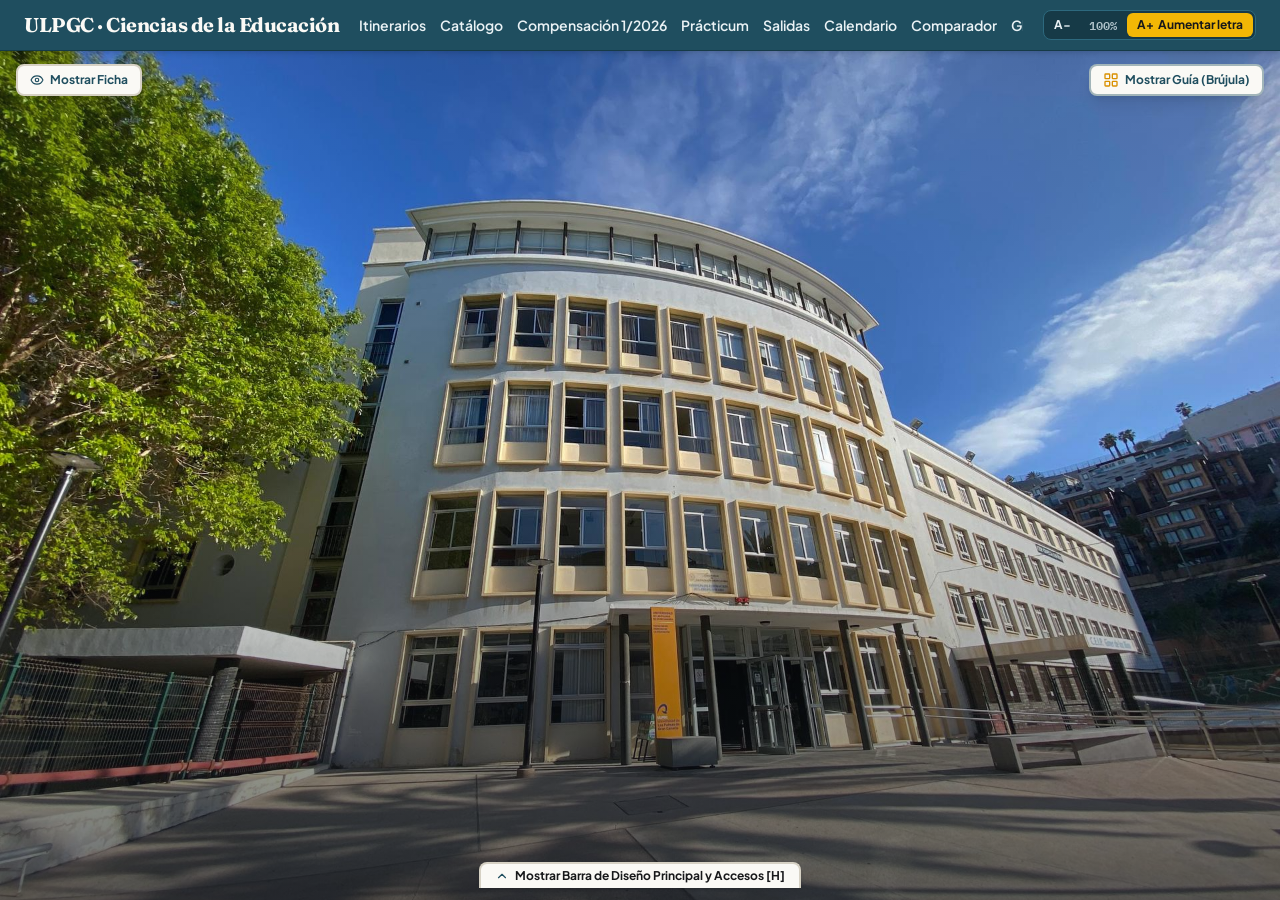
==== index.html @ cf96d8ca "Add files via upload" ====
<!doctype html>
<html lang="es">
  <head>
    <meta charset="UTF-8" />
    <meta name="viewport" content="width=device-width, initial-scale=1.0" />
    <title>Portal de Memorias de Verificación y Normativa ULPGC</title>
    <meta name="description" content="Aplicativo visual interactivo y cuaderno académico para explorar las Memorias de Verificación de Grados y Másteres en Educación de la ULPGC, el simulador del Reglamento 1/2026 de Evaluación Compensatoria, el desglose de Prácticum, el reconocimiento desde CFGS y el RD 1834/2008." />
    <meta property="og:title" content="Portal de Memorias de Verificación y Normativa ULPGC" />
    <meta property="og:description" content="Aplicativo visual interactivo y cuaderno académico para explorar las Memorias de Verificación de Grados y Másteres en Educación de la ULPGC, el simulador del Reglamento 1/2026 de Evaluación Compensatoria, el desglose de Prácticum, el reconocimiento desde CFGS y el RD 1834/2008." />
    <meta property="og:type" content="website" />
    <meta property="og:image" content="./assets/facultad_educacion_ulpgc_edificio-Dkpj9N8w.jpg" />
    <meta name="twitter:card" content="summary_large_image" />
    <meta name="theme-color" content="#1f4e5f" />
    <link rel="icon" type="image/svg+xml" href="./favicon.svg" />
    <link rel="preconnect" href="https://fonts.googleapis.com">
    <link rel="preconnect" href="https://fonts.gstatic.com" crossorigin>
    <link href="https://fonts.googleapis.com/css2?family=Fraunces:ital,opsz,wght@0,9..144,500;0,9..144,600;0,9..144,700;1,9..144,400&family=IBM+Plex+Mono:wght@400;500;600&family=Plus+Jakarta+Sans:wght@400;500;600;700&family=Source+Serif+4:ital,opsz,wght@0,8..60,400;0,8..60,500;0,8..60,600;0,8..60,700;1,8..60,400&display=swap" rel="stylesheet">
    <script type="module" crossorigin src="./assets/index-oJXJKPWv.js"></script>
    <link rel="modulepreload" crossorigin href="./assets/jsx-dev-runtime-BH32GfJC.js">
    <link rel="modulepreload" crossorigin href="./assets/graduation-cap-D-0idRPA.js">
    <link rel="modulepreload" crossorigin href="./assets/ulpgcData-0pREqtjq.js">
    <link rel="modulepreload" crossorigin href="./assets/searchIndex-Bs7vMBQU.js">
    <link rel="stylesheet" crossorigin href="./assets/index-DxpJcldn.css">
  </head>
  <body class="bg-[#11161d] text-[#f4f1ea] antialiased selection:bg-[#f2b705] selection:text-[#11161d] overflow-hidden">
    <div id="root"></div>
  </body>
</html>
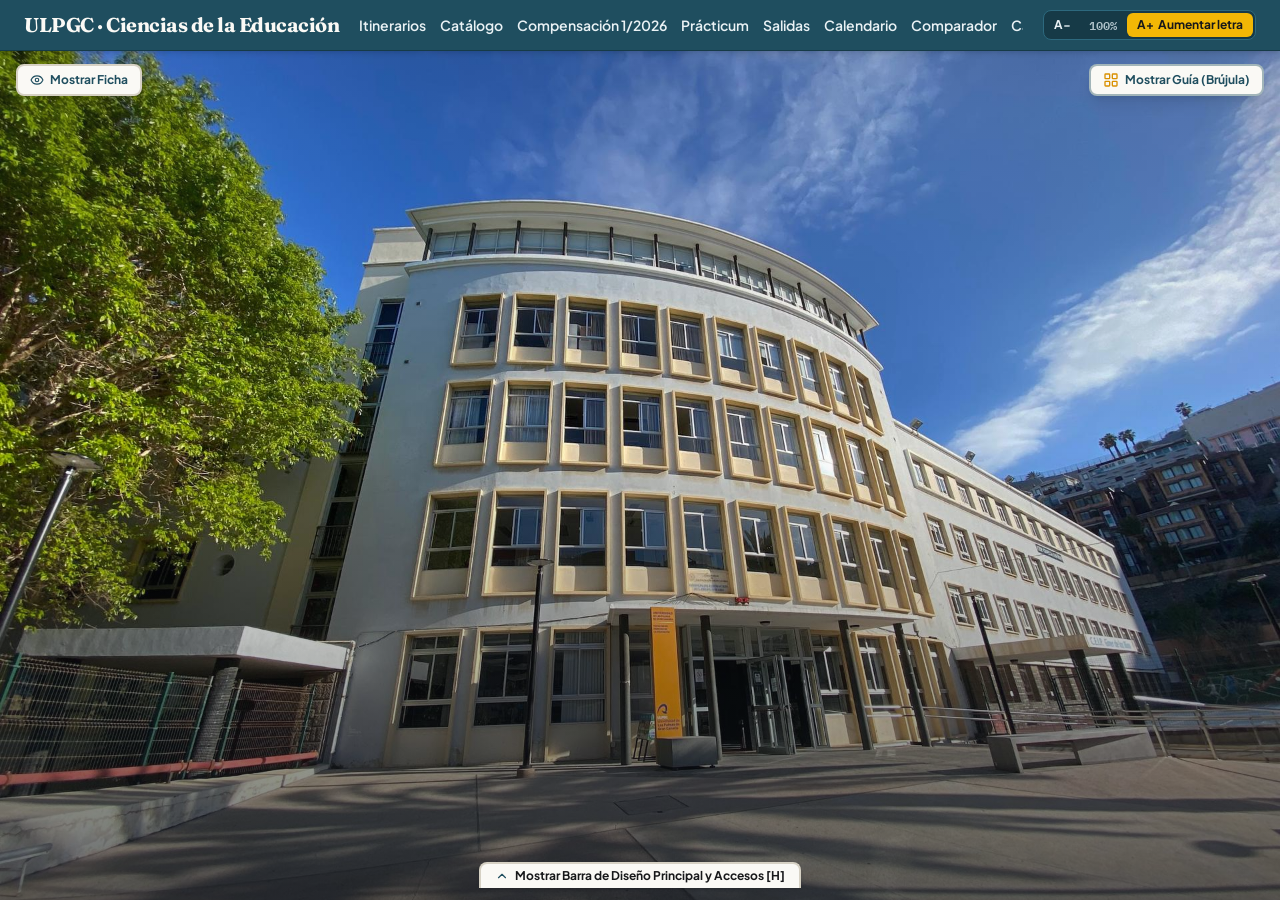
==== commit 5b8447b8: "Add files via upload" ====
--- a/index.html
+++ b/index.html
@@ -15,12 +15,8 @@
     <link rel="preconnect" href="https://fonts.googleapis.com">
     <link rel="preconnect" href="https://fonts.gstatic.com" crossorigin>
     <link href="https://fonts.googleapis.com/css2?family=Fraunces:ital,opsz,wght@0,9..144,500;0,9..144,600;0,9..144,700;1,9..144,400&family=IBM+Plex+Mono:wght@400;500;600&family=Plus+Jakarta+Sans:wght@400;500;600;700&family=Source+Serif+4:ital,opsz,wght@0,8..60,400;0,8..60,500;0,8..60,600;0,8..60,700;1,8..60,400&display=swap" rel="stylesheet">
-    <script type="module" crossorigin src="./assets/index-oJXJKPWv.js"></script>
-    <link rel="modulepreload" crossorigin href="./assets/jsx-dev-runtime-BH32GfJC.js">
-    <link rel="modulepreload" crossorigin href="./assets/graduation-cap-D-0idRPA.js">
-    <link rel="modulepreload" crossorigin href="./assets/ulpgcData-0pREqtjq.js">
-    <link rel="modulepreload" crossorigin href="./assets/searchIndex-Bs7vMBQU.js">
-    <link rel="stylesheet" crossorigin href="./assets/index-DxpJcldn.css">
+    <script type="module" crossorigin src="./assets/index-Cc1ICHaC.js"></script>
+    <link rel="stylesheet" crossorigin href="./assets/index-w8iykf7o.css">
   </head>
   <body class="bg-[#11161d] text-[#f4f1ea] antialiased selection:bg-[#f2b705] selection:text-[#11161d] overflow-hidden">
     <div id="root"></div>
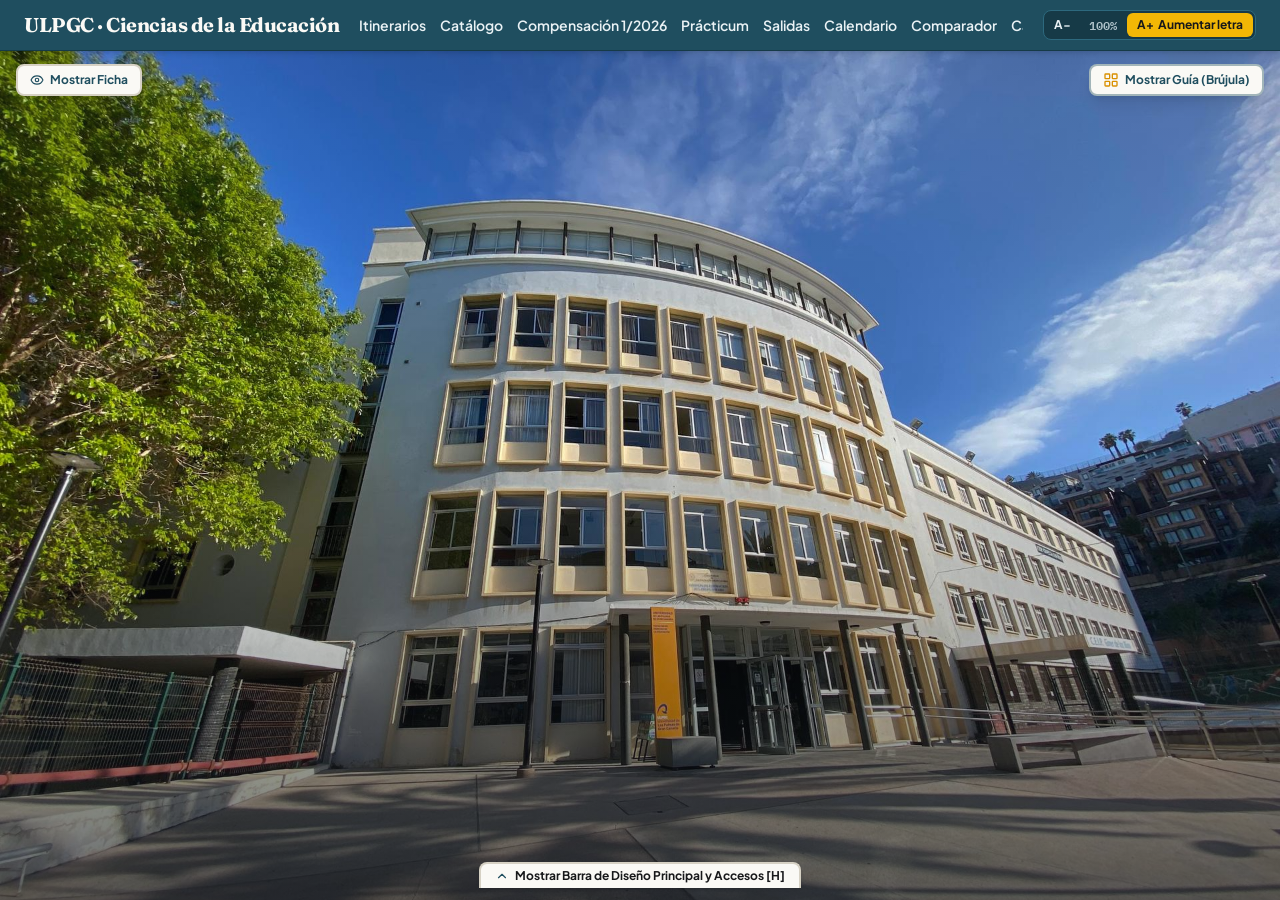
==== commit 0f69a74d: "Add files via upload" ====
--- a/index.html
+++ b/index.html
@@ -15,8 +15,9 @@
     <link rel="preconnect" href="https://fonts.googleapis.com">
     <link rel="preconnect" href="https://fonts.gstatic.com" crossorigin>
     <link href="https://fonts.googleapis.com/css2?family=Fraunces:ital,opsz,wght@0,9..144,500;0,9..144,600;0,9..144,700;1,9..144,400&family=IBM+Plex+Mono:wght@400;500;600&family=Plus+Jakarta+Sans:wght@400;500;600;700&family=Source+Serif+4:ital,opsz,wght@0,8..60,400;0,8..60,500;0,8..60,600;0,8..60,700;1,8..60,400&display=swap" rel="stylesheet">
-    <script type="module" crossorigin src="./assets/index-Cc1ICHaC.js"></script>
-    <link rel="stylesheet" crossorigin href="./assets/index-w8iykf7o.css">
+    <script type="module" crossorigin src="./assets/index-D2ldJwqi.js"></script>
+    <link rel="modulepreload" crossorigin href="./assets/jsx-runtime-d5rYQebX.js">
+    <link rel="stylesheet" crossorigin href="./assets/index-BM83A_N7.css">
   </head>
   <body class="bg-[#11161d] text-[#f4f1ea] antialiased selection:bg-[#f2b705] selection:text-[#11161d] overflow-hidden">
     <div id="root"></div>
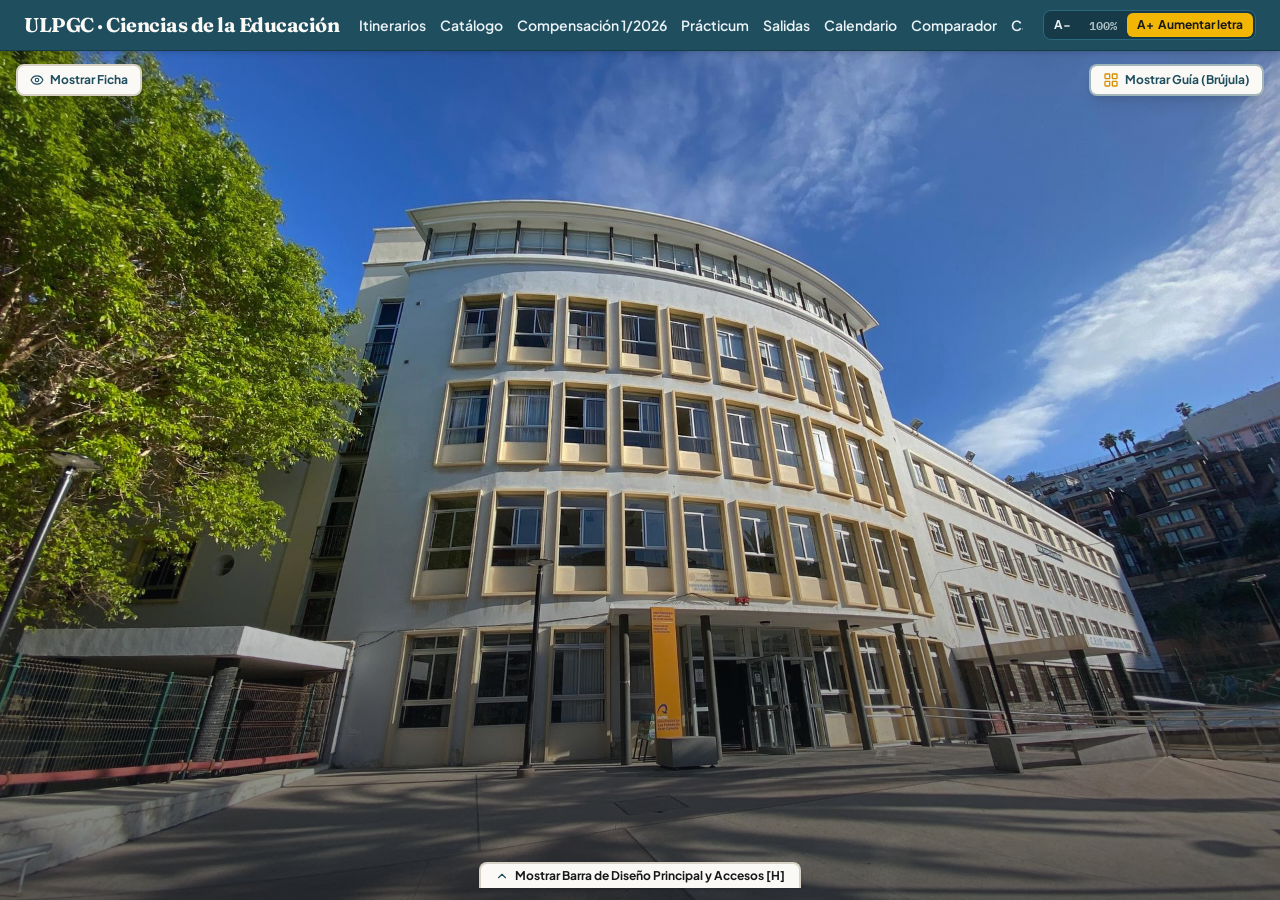
==== commit 5e1a553c: "Depura la compilación, autoaloja recursos y corrige la vigencia del Reglamento 1/2026 - Retira 124 a" ====
--- a/index.html
+++ b/index.html
@@ -2,6 +2,8 @@
 <html lang="es">
   <head>
     <meta charset="UTF-8" />
+    <meta http-equiv="Content-Security-Policy" content="default-src 'self'; script-src 'self'; style-src 'self' 'unsafe-inline'; img-src 'self' data: blob:; font-src 'self' data:; connect-src 'self'; frame-src 'self' blob: data:; worker-src 'self' blob:; object-src 'none'; base-uri 'self'; form-action 'self'" />
+    <meta name="referrer" content="strict-origin-when-cross-origin" />
     <meta name="viewport" content="width=device-width, initial-scale=1.0" />
     <title>Portal de Memorias de Verificación y Normativa ULPGC</title>
     <meta name="description" content="Aplicativo visual interactivo y cuaderno académico para explorar las Memorias de Verificación de Grados y Másteres en Educación de la ULPGC, el simulador del Reglamento 1/2026 de Evaluación Compensatoria, el desglose de Prácticum, el reconocimiento desde CFGS y el RD 1834/2008." />
@@ -12,14 +14,13 @@
     <meta name="twitter:card" content="summary_large_image" />
     <meta name="theme-color" content="#1f4e5f" />
     <link rel="icon" type="image/svg+xml" href="./favicon.svg" />
-    <link rel="preconnect" href="https://fonts.googleapis.com">
-    <link rel="preconnect" href="https://fonts.gstatic.com" crossorigin>
-    <link href="https://fonts.googleapis.com/css2?family=Fraunces:ital,opsz,wght@0,9..144,500;0,9..144,600;0,9..144,700;1,9..144,400&family=IBM+Plex+Mono:wght@400;500;600&family=Plus+Jakarta+Sans:wght@400;500;600;700&family=Source+Serif+4:ital,opsz,wght@0,8..60,400;0,8..60,500;0,8..60,600;0,8..60,700;1,8..60,400&display=swap" rel="stylesheet">
+    <link rel="stylesheet" href="./assets/fonts/fonts.css">
     <script type="module" crossorigin src="./assets/index-D2ldJwqi.js"></script>
     <link rel="modulepreload" crossorigin href="./assets/jsx-runtime-d5rYQebX.js">
     <link rel="stylesheet" crossorigin href="./assets/index-BM83A_N7.css">
   </head>
   <body class="bg-[#11161d] text-[#f4f1ea] antialiased selection:bg-[#f2b705] selection:text-[#11161d] overflow-hidden">
     <div id="root"></div>
+    <noscript><div style="max-width:42rem;margin:4rem auto;padding:1.5rem;font:16px/1.5 system-ui,sans-serif;background:#faf9f5;color:#17181a;border-radius:12px">El Portal de Memorias de Verificación de la Facultad de Ciencias de la Educación (ULPGC) necesita JavaScript para funcionar. Actívelo en su navegador o consulte la información oficial en <a href="https://educ.ulpgc.es" style="color:#1f4e5f">educ.ulpgc.es</a>.</div></noscript>
   </body>
 </html>
--- a/assets/fonts/fonts.css
+++ b/assets/fonts/fonts.css
@@ -0,0 +1,29 @@
+/* Tipografías autoalojadas (sustituyen a Google Fonts). Licencia SIL OFL 1.1 — véase LICENCIAS-TERCEROS.md */
+@font-face{font-family:'Fraunces';font-style:normal;font-display:swap;font-weight:100 900;src:url(./fraunces-latin-ext-opsz-normal.woff2) format('woff2-variations');unicode-range:U+0100-02BA,U+02BD-02C5,U+02C7-02CC,U+02CE-02D7,U+02DD-02FF,U+0304,U+0308,U+0329,U+1D00-1DBF,U+1E00-1E9F,U+1EF2-1EFF,U+2020,U+20A0-20AB,U+20AD-20C0,U+2113,U+2C60-2C7F,U+A720-A7FF}
+@font-face{font-family:'Source Serif 4';font-style:normal;font-display:swap;font-weight:200 900;src:url(./source-serif-4-latin-ext-opsz-normal.woff2) format('woff2-variations');unicode-range:U+0100-02BA,U+02BD-02C5,U+02C7-02CC,U+02CE-02D7,U+02DD-02FF,U+0304,U+0308,U+0329,U+1D00-1DBF,U+1E00-1E9F,U+1EF2-1EFF,U+2020,U+20A0-20AB,U+20AD-20C0,U+2113,U+2C60-2C7F,U+A720-A7FF}
+@font-face{font-family:'Fraunces';font-style:normal;font-display:swap;font-weight:100 900;src:url(./fraunces-latin-opsz-normal.woff2) format('woff2-variations');unicode-range:U+0000-00FF,U+0131,U+0152-0153,U+02BB-02BC,U+02C6,U+02DA,U+02DC,U+0304,U+0308,U+0329,U+2000-206F,U+20AC,U+2122,U+2191,U+2193,U+2212,U+2215,U+FEFF,U+FFFD}
+@font-face{font-family:'Source Serif 4';font-style:normal;font-display:swap;font-weight:200 900;src:url(./source-serif-4-latin-opsz-normal.woff2) format('woff2-variations');unicode-range:U+0000-00FF,U+0131,U+0152-0153,U+02BB-02BC,U+02C6,U+02DA,U+02DC,U+0304,U+0308,U+0329,U+2000-206F,U+20AC,U+2122,U+2191,U+2193,U+2212,U+2215,U+FEFF,U+FFFD}
+@font-face{font-family:'Fraunces';font-style:italic;font-display:swap;font-weight:100 900;src:url(./fraunces-latin-ext-opsz-italic.woff2) format('woff2-variations');unicode-range:U+0100-02BA,U+02BD-02C5,U+02C7-02CC,U+02CE-02D7,U+02DD-02FF,U+0304,U+0308,U+0329,U+1D00-1DBF,U+1E00-1E9F,U+1EF2-1EFF,U+2020,U+20A0-20AB,U+20AD-20C0,U+2113,U+2C60-2C7F,U+A720-A7FF}
+@font-face{font-family:'Source Serif 4';font-style:italic;font-display:swap;font-weight:200 900;src:url(./source-serif-4-latin-ext-opsz-italic.woff2) format('woff2-variations');unicode-range:U+0100-02BA,U+02BD-02C5,U+02C7-02CC,U+02CE-02D7,U+02DD-02FF,U+0304,U+0308,U+0329,U+1D00-1DBF,U+1E00-1E9F,U+1EF2-1EFF,U+2020,U+20A0-20AB,U+20AD-20C0,U+2113,U+2C60-2C7F,U+A720-A7FF}
+@font-face{font-family:'Fraunces';font-style:italic;font-display:swap;font-weight:100 900;src:url(./fraunces-latin-opsz-italic.woff2) format('woff2-variations');unicode-range:U+0000-00FF,U+0131,U+0152-0153,U+02BB-02BC,U+02C6,U+02DA,U+02DC,U+0304,U+0308,U+0329,U+2000-206F,U+20AC,U+2122,U+2191,U+2193,U+2212,U+2215,U+FEFF,U+FFFD}
+@font-face{font-family:'Source Serif 4';font-style:italic;font-display:swap;font-weight:200 900;src:url(./source-serif-4-latin-opsz-italic.woff2) format('woff2-variations');unicode-range:U+0000-00FF,U+0131,U+0152-0153,U+02BB-02BC,U+02C6,U+02DA,U+02DC,U+0304,U+0308,U+0329,U+2000-206F,U+20AC,U+2122,U+2191,U+2193,U+2212,U+2215,U+FEFF,U+FFFD}
+@font-face{font-family:'Plus Jakarta Sans';font-style:normal;font-display:swap;font-weight:400;src:url(./plus-jakarta-sans-latin-ext-400-normal.woff2) format('woff2');unicode-range:U+0100-02BA,U+02BD-02C5,U+02C7-02CC,U+02CE-02D7,U+02DD-02FF,U+0304,U+0308,U+0329,U+1D00-1DBF,U+1E00-1E9F,U+1EF2-1EFF,U+2020,U+20A0-20AB,U+20AD-20C0,U+2113,U+2C60-2C7F,U+A720-A7FF}
+@font-face{font-family:'Plus Jakarta Sans';font-style:normal;font-display:swap;font-weight:400;src:url(./plus-jakarta-sans-latin-400-normal.woff2) format('woff2');unicode-range:U+0000-00FF,U+0131,U+0152-0153,U+02BB-02BC,U+02C6,U+02DA,U+02DC,U+0304,U+0308,U+0329,U+2000-206F,U+20AC,U+2122,U+2191,U+2193,U+2212,U+2215,U+FEFF,U+FFFD}
+@font-face{font-family:'Plus Jakarta Sans';font-style:normal;font-display:swap;font-weight:500;src:url(./plus-jakarta-sans-latin-ext-500-normal.woff2) format('woff2');unicode-range:U+0100-02BA,U+02BD-02C5,U+02C7-02CC,U+02CE-02D7,U+02DD-02FF,U+0304,U+0308,U+0329,U+1D00-1DBF,U+1E00-1E9F,U+1EF2-1EFF,U+2020,U+20A0-20AB,U+20AD-20C0,U+2113,U+2C60-2C7F,U+A720-A7FF}
+@font-face{font-family:'Plus Jakarta Sans';font-style:normal;font-display:swap;font-weight:500;src:url(./plus-jakarta-sans-latin-500-normal.woff2) format('woff2');unicode-range:U+0000-00FF,U+0131,U+0152-0153,U+02BB-02BC,U+02C6,U+02DA,U+02DC,U+0304,U+0308,U+0329,U+2000-206F,U+20AC,U+2122,U+2191,U+2193,U+2212,U+2215,U+FEFF,U+FFFD}
+@font-face{font-family:'Plus Jakarta Sans';font-style:normal;font-display:swap;font-weight:600;src:url(./plus-jakarta-sans-latin-ext-600-normal.woff2) format('woff2');unicode-range:U+0100-02BA,U+02BD-02C5,U+02C7-02CC,U+02CE-02D7,U+02DD-02FF,U+0304,U+0308,U+0329,U+1D00-1DBF,U+1E00-1E9F,U+1EF2-1EFF,U+2020,U+20A0-20AB,U+20AD-20C0,U+2113,U+2C60-2C7F,U+A720-A7FF}
+@font-face{font-family:'Plus Jakarta Sans';font-style:normal;font-display:swap;font-weight:600;src:url(./plus-jakarta-sans-latin-600-normal.woff2) format('woff2');unicode-range:U+0000-00FF,U+0131,U+0152-0153,U+02BB-02BC,U+02C6,U+02DA,U+02DC,U+0304,U+0308,U+0329,U+2000-206F,U+20AC,U+2122,U+2191,U+2193,U+2212,U+2215,U+FEFF,U+FFFD}
+@font-face{font-family:'Plus Jakarta Sans';font-style:normal;font-display:swap;font-weight:700;src:url(./plus-jakarta-sans-latin-ext-700-normal.woff2) format('woff2');unicode-range:U+0100-02BA,U+02BD-02C5,U+02C7-02CC,U+02CE-02D7,U+02DD-02FF,U+0304,U+0308,U+0329,U+1D00-1DBF,U+1E00-1E9F,U+1EF2-1EFF,U+2020,U+20A0-20AB,U+20AD-20C0,U+2113,U+2C60-2C7F,U+A720-A7FF}
+@font-face{font-family:'Plus Jakarta Sans';font-style:normal;font-display:swap;font-weight:700;src:url(./plus-jakarta-sans-latin-700-normal.woff2) format('woff2');unicode-range:U+0000-00FF,U+0131,U+0152-0153,U+02BB-02BC,U+02C6,U+02DA,U+02DC,U+0304,U+0308,U+0329,U+2000-206F,U+20AC,U+2122,U+2191,U+2193,U+2212,U+2215,U+FEFF,U+FFFD}
+@font-face{font-family:'IBM Plex Mono';font-style:normal;font-display:swap;font-weight:400;src:url(./ibm-plex-mono-latin-ext-400-normal.woff2) format('woff2');unicode-range:U+0100-02BA,U+02BD-02C5,U+02C7-02CC,U+02CE-02D7,U+02DD-02FF,U+0304,U+0308,U+0329,U+1D00-1DBF,U+1E00-1E9F,U+1EF2-1EFF,U+2020,U+20A0-20AB,U+20AD-20C0,U+2113,U+2C60-2C7F,U+A720-A7FF}
+@font-face{font-family:'IBM Plex Mono';font-style:normal;font-display:swap;font-weight:400;src:url(./ibm-plex-mono-latin-400-normal.woff2) format('woff2');unicode-range:U+0000-00FF,U+0131,U+0152-0153,U+02BB-02BC,U+02C6,U+02DA,U+02DC,U+0304,U+0308,U+0329,U+2000-206F,U+20AC,U+2122,U+2191,U+2193,U+2212,U+2215,U+FEFF,U+FFFD}
+@font-face{font-family:'Geist Mono';font-style:normal;font-display:swap;font-weight:400;src:url(./geist-mono-latin-ext-400-normal.woff2) format('woff2');unicode-range:U+0100-02BA,U+02BD-02C5,U+02C7-02CC,U+02CE-02D7,U+02DD-02FF,U+0304,U+0308,U+0329,U+1D00-1DBF,U+1E00-1E9F,U+1EF2-1EFF,U+2020,U+20A0-20AB,U+20AD-20C0,U+2113,U+2C60-2C7F,U+A720-A7FF}
+@font-face{font-family:'Geist Mono';font-style:normal;font-display:swap;font-weight:400;src:url(./geist-mono-latin-400-normal.woff2) format('woff2');unicode-range:U+0000-00FF,U+0131,U+0152-0153,U+02BB-02BC,U+02C6,U+02DA,U+02DC,U+0304,U+0308,U+0329,U+2000-206F,U+20AC,U+2122,U+2191,U+2193,U+2212,U+2215,U+FEFF,U+FFFD}
+@font-face{font-family:'IBM Plex Mono';font-style:normal;font-display:swap;font-weight:500;src:url(./ibm-plex-mono-latin-ext-500-normal.woff2) format('woff2');unicode-range:U+0100-02BA,U+02BD-02C5,U+02C7-02CC,U+02CE-02D7,U+02DD-02FF,U+0304,U+0308,U+0329,U+1D00-1DBF,U+1E00-1E9F,U+1EF2-1EFF,U+2020,U+20A0-20AB,U+20AD-20C0,U+2113,U+2C60-2C7F,U+A720-A7FF}
+@font-face{font-family:'IBM Plex Mono';font-style:normal;font-display:swap;font-weight:500;src:url(./ibm-plex-mono-latin-500-normal.woff2) format('woff2');unicode-range:U+0000-00FF,U+0131,U+0152-0153,U+02BB-02BC,U+02C6,U+02DA,U+02DC,U+0304,U+0308,U+0329,U+2000-206F,U+20AC,U+2122,U+2191,U+2193,U+2212,U+2215,U+FEFF,U+FFFD}
+@font-face{font-family:'Geist Mono';font-style:normal;font-display:swap;font-weight:500;src:url(./geist-mono-latin-ext-500-normal.woff2) format('woff2');unicode-range:U+0100-02BA,U+02BD-02C5,U+02C7-02CC,U+02CE-02D7,U+02DD-02FF,U+0304,U+0308,U+0329,U+1D00-1DBF,U+1E00-1E9F,U+1EF2-1EFF,U+2020,U+20A0-20AB,U+20AD-20C0,U+2113,U+2C60-2C7F,U+A720-A7FF}
+@font-face{font-family:'Geist Mono';font-style:normal;font-display:swap;font-weight:500;src:url(./geist-mono-latin-500-normal.woff2) format('woff2');unicode-range:U+0000-00FF,U+0131,U+0152-0153,U+02BB-02BC,U+02C6,U+02DA,U+02DC,U+0304,U+0308,U+0329,U+2000-206F,U+20AC,U+2122,U+2191,U+2193,U+2212,U+2215,U+FEFF,U+FFFD}
+@font-face{font-family:'IBM Plex Mono';font-style:normal;font-display:swap;font-weight:600;src:url(./ibm-plex-mono-latin-ext-600-normal.woff2) format('woff2');unicode-range:U+0100-02BA,U+02BD-02C5,U+02C7-02CC,U+02CE-02D7,U+02DD-02FF,U+0304,U+0308,U+0329,U+1D00-1DBF,U+1E00-1E9F,U+1EF2-1EFF,U+2020,U+20A0-20AB,U+20AD-20C0,U+2113,U+2C60-2C7F,U+A720-A7FF}
+@font-face{font-family:'IBM Plex Mono';font-style:normal;font-display:swap;font-weight:600;src:url(./ibm-plex-mono-latin-600-normal.woff2) format('woff2');unicode-range:U+0000-00FF,U+0131,U+0152-0153,U+02BB-02BC,U+02C6,U+02DA,U+02DC,U+0304,U+0308,U+0329,U+2000-206F,U+20AC,U+2122,U+2191,U+2193,U+2212,U+2215,U+FEFF,U+FFFD}
+@font-face{font-family:'Geist Mono';font-style:normal;font-display:swap;font-weight:600;src:url(./geist-mono-latin-ext-600-normal.woff2) format('woff2');unicode-range:U+0100-02BA,U+02BD-02C5,U+02C7-02CC,U+02CE-02D7,U+02DD-02FF,U+0304,U+0308,U+0329,U+1D00-1DBF,U+1E00-1E9F,U+1EF2-1EFF,U+2020,U+20A0-20AB,U+20AD-20C0,U+2113,U+2C60-2C7F,U+A720-A7FF}
+@font-face{font-family:'Geist Mono';font-style:normal;font-display:swap;font-weight:600;src:url(./geist-mono-latin-600-normal.woff2) format('woff2');unicode-range:U+0000-00FF,U+0131,U+0152-0153,U+02BB-02BC,U+02C6,U+02DA,U+02DC,U+0304,U+0308,U+0329,U+2000-206F,U+20AC,U+2122,U+2191,U+2193,U+2212,U+2215,U+FEFF,U+FFFD}
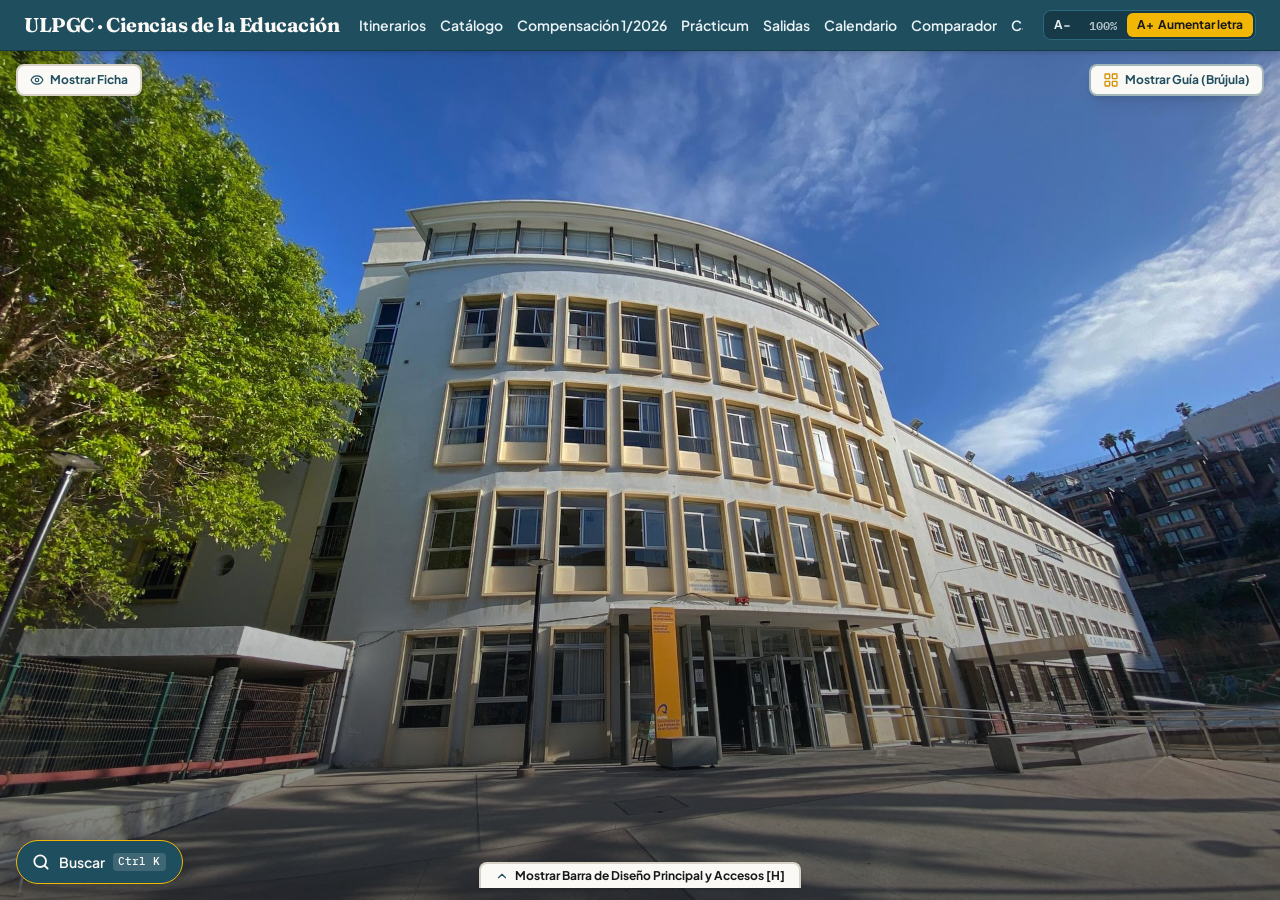
==== commit a53b29a4: "Hace visible el buscador y le añade sinónimos - Botón «Buscar» flotante (assets/buscador-acceso.js) " ====
--- a/index.html
+++ b/index.html
@@ -18,6 +18,7 @@
     <script type="module" crossorigin src="./assets/index-D2ldJwqi.js"></script>
     <link rel="modulepreload" crossorigin href="./assets/jsx-runtime-d5rYQebX.js">
     <link rel="stylesheet" crossorigin href="./assets/index-BM83A_N7.css">
+    <script defer src="./assets/buscador-acceso.js"></script>
   </head>
   <body class="bg-[#11161d] text-[#f4f1ea] antialiased selection:bg-[#f2b705] selection:text-[#11161d] overflow-hidden">
     <div id="root"></div>
